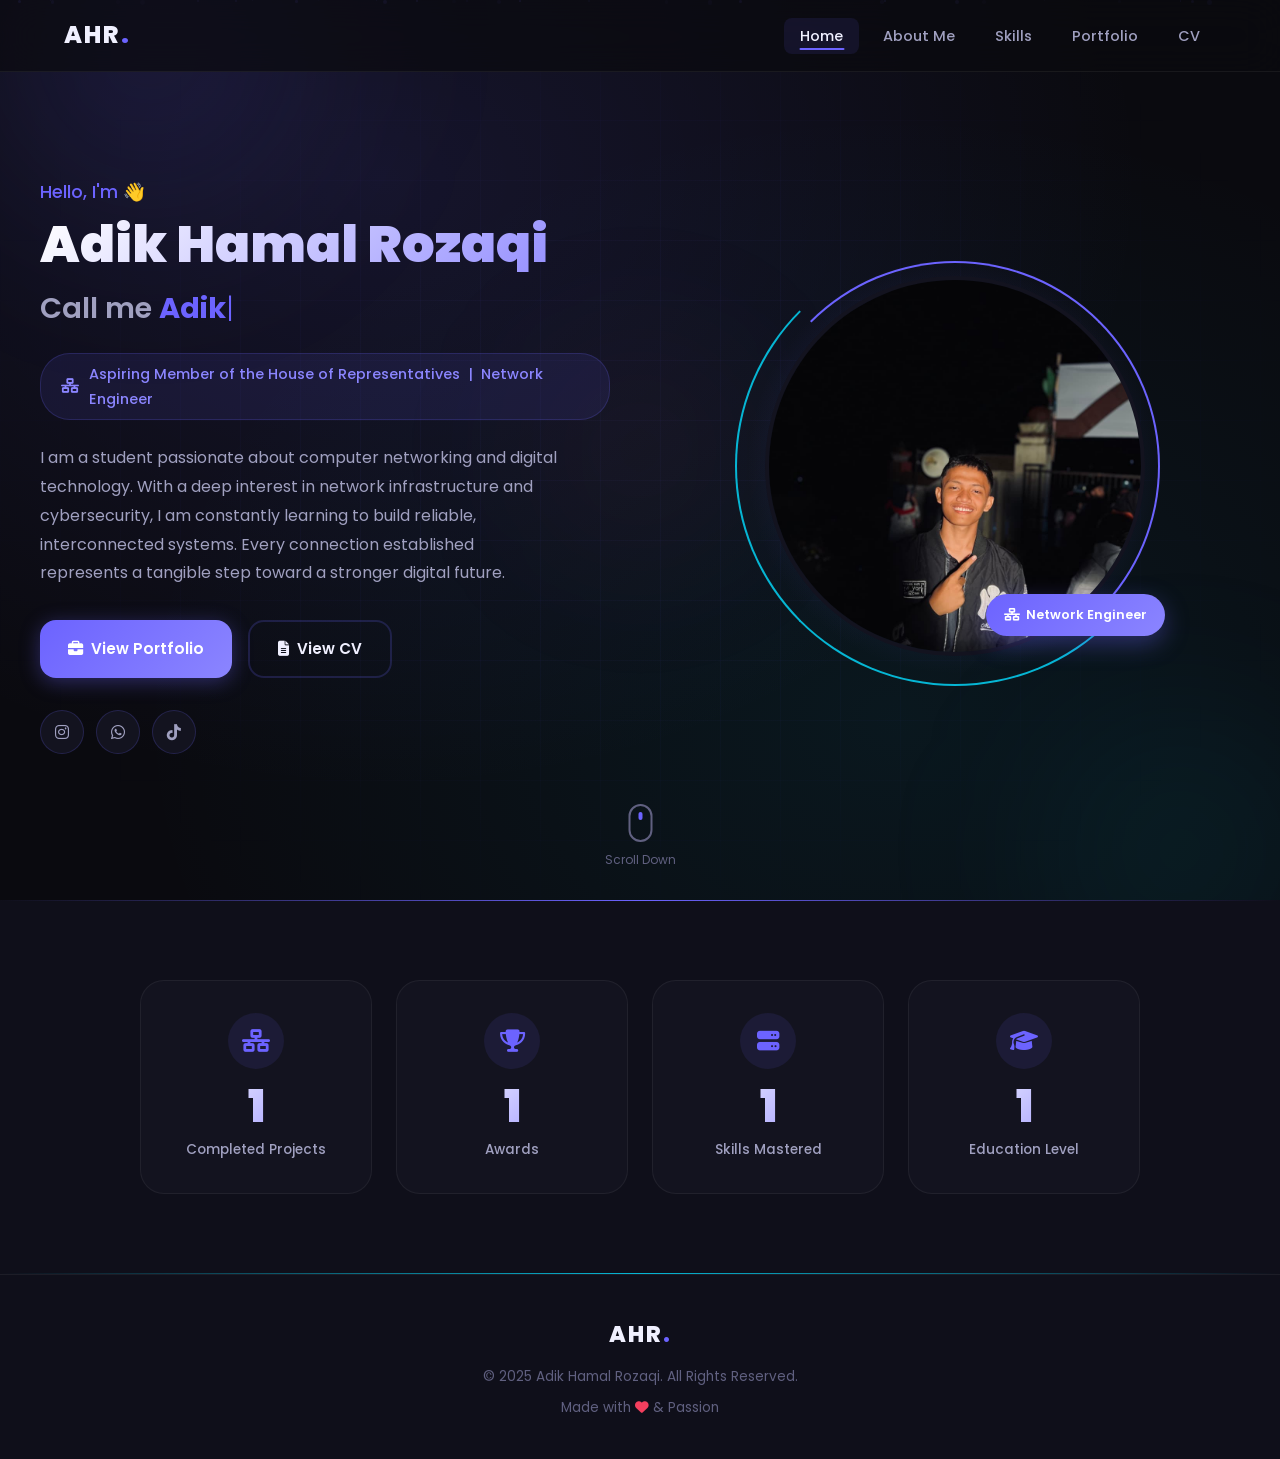
==== index.html @ 631f969d "Initial personal branding website" ====
<!DOCTYPE html>
<html lang="id">
<head>
  <meta charset="UTF-8" />
  <meta name="viewport" content="width=device-width, initial-scale=1.0" />
  <title>Adik Hamal Rozaqi - Personal Branding</title>
  <link rel="icon" type="image/png" href="favicon-32x32.png" />
  <link rel="stylesheet" href="css/style.css" />
  <link rel="stylesheet" href="css/home.css" />
  <link href="https://fonts.googleapis.com/css2?family=Poppins:wght@300;400;500;600;700;800;900&display=swap" rel="stylesheet" />
  <link rel="stylesheet" href="https://cdnjs.cloudflare.com/ajax/libs/font-awesome/6.5.0/css/all.min.css" />
</head>
<body>

  <!-- NAVBAR -->
  <nav class="navbar" id="navbar">
    <div class="nav-container">
      <div class="nav-logo">
        <span class="logo-text">AHR<span class="accent">.</span></span>
      </div>
      <ul class="nav-links" id="navLinks">
        <li><a href="index.html" class="active">Home</a></li>
        <li><a href="about.html">About Me</a></li>
        <li><a href="skills.html">Skills</a></li>
        <li><a href="portfolio.html">Portfolio</a></li>
        <li><a href="cv.html">CV</a></li>
      </ul>
      <div class="hamburger" id="hamburger">
        <span></span><span></span><span></span>
      </div>
    </div>
  </nav>

  <!-- HERO SECTION -->
  <section class="hero" id="home">
    <div class="particles" id="particles"></div>
    <div class="orb orb-1"></div>
    <div class="orb orb-2"></div>
    <div class="orb orb-3"></div>

    <div class="hero-container">
      <div class="hero-text">
        <p class="hero-greeting">Hello, I'm 👋</p>
        <h1 class="hero-name">Adik Hamal Rozaqi</h1>
        <h2 class="hero-nickname">Call me <span class="accent-text" id="typewriter"></span><span class="cursor">|</span></h2>
        <div class="hero-tagline">
          <i class="fas fa-network-wired"></i>
          <span>Aspiring Member of the House of Representatives &nbsp;|&nbsp; Network Engineer</span>
        </div>
        <p class="hero-desc">
          I am a student passionate about computer networking and digital technology. 
          With a deep interest in network infrastructure and cybersecurity, I am constantly learning to build reliable, 
          interconnected systems. Every connection established represents a tangible step toward a stronger digital future.
        </p>
        <div class="hero-buttons">
          <a href="portfolio.html" class="btn btn-primary">
            <i class="fas fa-briefcase"></i> View Portfolio
          </a>
          <a href="cv.html" class="btn btn-outline">
            <i class="fas fa-file-alt"></i> View CV
          </a>
        </div>
        <div class="hero-socials">
          <a href="https://www.instagram.com/zakyqt_?igsh=dTUwZ3pwamFhMXZj" class="social-icon" title="Instagram" target="_blank"><i class="fab fa-instagram"></i></a>
          <a href="https://wa.me/62895422569550?text=Hallo+bang+zakiii+oi" class="social-icon" title="WhatsApp" target="_blank"><i class="fab fa-whatsapp"></i></a>
          <a href="https://tiktok.com/@ad1kick" class="social-icon" title="TikTok" target="_blank"><i class="fab fa-tiktok"></i></a>
        </div>
      </div>

      <div class="hero-image">
        <div class="image-wrapper">
          <div class="image-glow"></div>
          <div class="image-ring ring-1"></div>
          <div class="image-ring ring-2"></div>
          <img
            src="fotobiasa.jpeg"
            alt="Foto Profesional Adik Hamal Rozaqi"
            class="profile-photo"
            onerror="this.src='https://ui-avatars.com/api/?name=Adik+Rozaqi&size=400&background=6c63ff&color=fff&bold=true&font-size=0.33'"
          />
          <div class="image-badge">
            <i class="fas fa-network-wired"></i>
            <span>Network Engineer</span>
          </div>
        </div>
      </div>
    </div>

    <div class="scroll-indicator">
      <div class="scroll-mouse">
        <div class="scroll-wheel"></div>
      </div>
      <span>Scroll Down</span>
    </div>
  </section>

  <!-- QUICK STATS -->
  <section class="stats-section">
    <div class="stats-container">
      <div class="stat-card">
        <div class="stat-icon"><i class="fas fa-network-wired"></i></div>
        <h3 class="stat-number" data-target="4">0</h3>
        <p>Completed Projects</p>
      </div>
      <div class="stat-card">
        <div class="stat-icon"><i class="fas fa-trophy"></i></div>
        <h3 class="stat-number" data-target="3">0</h3>
        <p>Awards</p>
      </div>
      <div class="stat-card">
        <div class="stat-icon"><i class="fas fa-server"></i></div>
        <h3 class="stat-number" data-target="5">0</h3>
        <p>Skills Mastered</p>
      </div>
      <div class="stat-card">
        <div class="stat-icon"><i class="fas fa-graduation-cap"></i></div>
        <h3 class="stat-number" data-target="4">0</h3>
        <p>Education Level</p>
      </div>
    </div>
  </section>

  <!-- FOOTER -->
  <footer class="footer">
    <div class="footer-content">
      <p class="footer-logo">AHR<span class="accent">.</span></p>
      <p class="footer-copy">&copy; 2025 Adik Hamal Rozaqi. All Rights Reserved.</p>
      <p class="footer-love">Made with <i class="fas fa-heart" style="color:#f43f5e"></i> &amp; Passion</p>
    </div>
  </footer>

  <script src="js/main.js"></script>
  <script src="js/home.js"></script>
</body>
</html>
---- css/style.css ----
/* ============================================
   GLOBAL STYLES - style.css
   Personal Branding - Muhammad Rizky Pratama
   ============================================ */

/* ---- CSS Variables ---- */
:root {
  --bg-primary:    #0a0a0f;
  --bg-secondary:  #0f0f1a;
  --bg-card:       #13131f;
  --bg-card-hover: #1a1a2e;

  --accent:        #6c63ff;
  --accent-light:  #8b85ff;
  --accent-glow:   rgba(108, 99, 255, 0.35);
  --accent-2:      #f43f5e;
  --accent-3:      #06b6d4;

  --text-primary:  #f0f0ff;
  --text-secondary:#a0a0c0;
  --text-muted:    #606080;

  --border:        rgba(108, 99, 255, 0.2);
  --border-light:  rgba(255, 255, 255, 0.06);

  --shadow-card:   0 8px 32px rgba(0, 0, 0, 0.4);
  --shadow-glow:   0 0 40px rgba(108, 99, 255, 0.25);

  --radius-sm:     8px;
  --radius-md:     16px;
  --radius-lg:     24px;
  --radius-xl:     32px;

  --transition:    all 0.3s cubic-bezier(0.4, 0, 0.2, 1);
  --transition-slow: all 0.6s cubic-bezier(0.4, 0, 0.2, 1);

  --font:          'Poppins', sans-serif;
  --nav-height:    72px;
}

/* ---- Reset & Base ---- */
*, *::before, *::after {
  margin: 0;
  padding: 0;
  box-sizing: border-box;
}

html {
  scroll-behavior: smooth;
  font-size: 16px;
}

body {
  font-family: var(--font);
  background-color: var(--bg-primary);
  color: var(--text-primary);
  line-height: 1.7;
  overflow-x: hidden;
  -webkit-font-smoothing: antialiased;
}

/* ---- Scrollbar ---- */
::-webkit-scrollbar { width: 6px; }
::-webkit-scrollbar-track { background: var(--bg-primary); }
::-webkit-scrollbar-thumb {
  background: var(--accent);
  border-radius: 3px;
}
::-webkit-scrollbar-thumb:hover { background: var(--accent-light); }

/* ---- Selection ---- */
::selection {
  background: var(--accent-glow);
  color: var(--text-primary);
}

/* ---- Container ---- */
.container {
  max-width: 1200px;
  margin: 0 auto;
  padding: 0 24px;
}

/* ---- Accent Color ---- */
.accent { color: var(--accent); }
.accent-text { color: var(--accent); }

/* ============================================
   NAVBAR
   ============================================ */
.navbar {
  position: fixed;
  top: 0;
  left: 0;
  right: 0;
  z-index: 1000;
  height: var(--nav-height);
  background: rgba(10, 10, 15, 0.7);
  backdrop-filter: blur(20px);
  -webkit-backdrop-filter: blur(20px);
  border-bottom: 1px solid var(--border-light);
  transition: var(--transition);
}

.navbar.scrolled {
  background: rgba(10, 10, 15, 0.95);
  box-shadow: 0 4px 30px rgba(0, 0, 0, 0.5);
}

.nav-container {
  max-width: 1200px;
  margin: 0 auto;
  padding: 0 24px;
  height: 100%;
  display: flex;
  align-items: center;
  justify-content: space-between;
}

.nav-logo .logo-text {
  font-size: 1.5rem;
  font-weight: 800;
  letter-spacing: 2px;
  color: var(--text-primary);
}

.nav-links {
  display: flex;
  list-style: none;
  gap: 8px;
}

.nav-links a {
  text-decoration: none;
  color: var(--text-secondary);
  font-size: 0.9rem;
  font-weight: 500;
  padding: 8px 16px;
  border-radius: var(--radius-sm);
  transition: var(--transition);
  position: relative;
}

.nav-links a::after {
  content: '';
  position: absolute;
  bottom: 4px;
  left: 50%;
  transform: translateX(-50%);
  width: 0;
  height: 2px;
  background: var(--accent);
  border-radius: 2px;
  transition: var(--transition);
}

.nav-links a:hover,
.nav-links a.active {
  color: var(--text-primary);
  background: rgba(108, 99, 255, 0.1);
}

.nav-links a:hover::after,
.nav-links a.active::after {
  width: 60%;
}

/* Hamburger */
.hamburger {
  display: none;
  flex-direction: column;
  gap: 5px;
  cursor: pointer;
  padding: 4px;
}

.hamburger span {
  display: block;
  width: 24px;
  height: 2px;
  background: var(--text-primary);
  border-radius: 2px;
  transition: var(--transition);
}

/* ============================================
   PAGE HEADER (shared across pages)
   ============================================ */
.page-header {
  min-height: 320px;
  display: flex;
  align-items: center;
  justify-content: center;
  text-align: center;
  padding: calc(var(--nav-height) + 60px) 24px 60px;
  position: relative;
  overflow: hidden;
  background: radial-gradient(ellipse at 50% 0%, rgba(108, 99, 255, 0.15) 0%, transparent 70%);
}

.page-header::before {
  content: '';
  position: absolute;
  inset: 0;
  background:
    radial-gradient(circle at 20% 50%, rgba(108, 99, 255, 0.08) 0%, transparent 50%),
    radial-gradient(circle at 80% 50%, rgba(6, 182, 212, 0.06) 0%, transparent 50%);
}

.page-header-content {
  position: relative;
  z-index: 2;
}

.page-header h1 {
  font-size: clamp(2.5rem, 6vw, 4rem);
  font-weight: 800;
  margin-bottom: 12px;
  line-height: 1.1;
}

.page-header p {
  font-size: 1.1rem;
  color: var(--text-secondary);
  margin-bottom: 20px;
}

.breadcrumb {
  display: inline-flex;
  align-items: center;
  gap: 8px;
  font-size: 0.85rem;
  color: var(--text-muted);
}

.breadcrumb a {
  color: var(--accent);
  text-decoration: none;
  transition: var(--transition);
}

.breadcrumb a:hover { color: var(--accent-light); }

.breadcrumb i { font-size: 0.7rem; }

/* ============================================
   ORB BACKGROUNDS
   ============================================ */
.orb {
  position: absolute;
  border-radius: 50%;
  filter: blur(80px);
  pointer-events: none;
  z-index: 0;
}

.orb-1 {
  width: 500px;
  height: 500px;
  background: radial-gradient(circle, rgba(108, 99, 255, 0.15) 0%, transparent 70%);
  top: -200px;
  left: -100px;
  animation: orbFloat 8s ease-in-out infinite;
}

.orb-2 {
  width: 400px;
  height: 400px;
  background: radial-gradient(circle, rgba(6, 182, 212, 0.1) 0%, transparent 70%);
  bottom: -150px;
  right: -100px;
  animation: orbFloat 10s ease-in-out infinite reverse;
}

.orb-3 {
  width: 300px;
  height: 300px;
  background: radial-gradient(circle, rgba(244, 63, 94, 0.08) 0%, transparent 70%);
  top: 50%;
  left: 50%;
  transform: translate(-50%, -50%);
  animation: orbFloat 12s ease-in-out infinite;
}

@keyframes orbFloat {
  0%, 100% { transform: translate(0, 0) scale(1); }
  33%       { transform: translate(30px, -20px) scale(1.05); }
  66%       { transform: translate(-20px, 15px) scale(0.95); }
}

/* ============================================
   SECTION TITLE (shared)
   ============================================ */
.section-title {
  text-align: center;
  margin-bottom: 60px;
  position: relative;
}

.section-tag {
  display: inline-block;
  font-size: 0.75rem;
  font-weight: 700;
  letter-spacing: 3px;
  text-transform: uppercase;
  color: var(--accent);
  background: rgba(108, 99, 255, 0.1);
  border: 1px solid var(--border);
  padding: 4px 14px;
  border-radius: 20px;
  margin-bottom: 12px;
}

.section-title h2 {
  font-size: clamp(1.8rem, 4vw, 2.8rem);
  font-weight: 800;
  margin-bottom: 16px;
}

.title-line {
  width: 60px;
  height: 4px;
  background: linear-gradient(90deg, var(--accent), var(--accent-3));
  border-radius: 2px;
  margin: 0 auto;
}

/* ============================================
   BUTTONS
   ============================================ */
.btn {
  display: inline-flex;
  align-items: center;
  gap: 8px;
  padding: 14px 28px;
  border-radius: var(--radius-md);
  font-family: var(--font);
  font-size: 0.95rem;
  font-weight: 600;
  text-decoration: none;
  cursor: pointer;
  border: none;
  transition: var(--transition);
  position: relative;
  overflow: hidden;
}

.btn::before {
  content: '';
  position: absolute;
  inset: 0;
  background: rgba(255, 255, 255, 0.1);
  opacity: 0;
  transition: var(--transition);
}

.btn:hover::before { opacity: 1; }

.btn-primary {
  background: linear-gradient(135deg, var(--accent), var(--accent-light));
  color: #fff;
  box-shadow: 0 4px 20px var(--accent-glow);
}

.btn-primary:hover {
  transform: translateY(-2px);
  box-shadow: 0 8px 30px var(--accent-glow);
}

.btn-outline {
  background: transparent;
  color: var(--text-primary);
  border: 2px solid var(--border);
}

.btn-outline:hover {
  border-color: var(--accent);
  color: var(--accent);
  transform: translateY(-2px);
}

/* ============================================
   FOOTER
   ============================================ */
.footer {
  background: var(--bg-secondary);
  border-top: 1px solid var(--border-light);
  padding: 40px 24px;
  text-align: center;
}

.footer-content {
  display: flex;
  flex-direction: column;
  align-items: center;
  gap: 8px;
}

.footer-logo {
  font-size: 1.4rem;
  font-weight: 800;
  letter-spacing: 2px;
  color: var(--text-primary);
  margin-bottom: 4px;
}

.footer-copy {
  font-size: 0.85rem;
  color: var(--text-muted);
}

.footer-love {
  font-size: 0.85rem;
  color: var(--text-muted);
}

/* ============================================
   RESPONSIVE - MOBILE
   ============================================ */
@media (max-width: 768px) {
  .nav-links {
    position: fixed;
    top: var(--nav-height);
    left: 0;
    right: 0;
    background: rgba(10, 10, 15, 0.98);
    backdrop-filter: blur(20px);
    flex-direction: column;
    padding: 20px;
    gap: 4px;
    transform: translateY(-100%);
    opacity: 0;
    pointer-events: none;
    transition: var(--transition);
    border-bottom: 1px solid var(--border-light);
  }

  .nav-links.open {
    transform: translateY(0);
    opacity: 1;
    pointer-events: all;
  }

  .nav-links a {
    padding: 12px 16px;
    display: block;
  }

  .hamburger { display: flex; }
}
---- css/home.css ----
/* ============================================
   HOME PAGE STYLES - home.css
   ============================================ */

/* ---- HERO ---- */
.hero {
  min-height: 100vh;
  display: flex;
  flex-direction: column;
  align-items: center;
  justify-content: center;
  position: relative;
  overflow: hidden;
  padding: calc(var(--nav-height) + 40px) 24px 80px;
  background:
    radial-gradient(ellipse at 30% 20%, rgba(108, 99, 255, 0.12) 0%, transparent 60%),
    radial-gradient(ellipse at 70% 80%, rgba(6, 182, 212, 0.08) 0%, transparent 60%),
    var(--bg-primary);
}

/* Animated grid background */
.hero::before {
  content: '';
  position: absolute;
  inset: 0;
  background-image:
    linear-gradient(rgba(108, 99, 255, 0.04) 1px, transparent 1px),
    linear-gradient(90deg, rgba(108, 99, 255, 0.04) 1px, transparent 1px);
  background-size: 60px 60px;
  mask-image: radial-gradient(ellipse at center, black 30%, transparent 80%);
  -webkit-mask-image: radial-gradient(ellipse at center, black 30%, transparent 80%);
}

/* ---- Particles ---- */
.particles {
  position: absolute;
  inset: 0;
  pointer-events: none;
  z-index: 0;
}

.particle {
  position: absolute;
  border-radius: 50%;
  background: var(--accent);
  opacity: 0;
  animation: particleFloat linear infinite;
}

@keyframes particleFloat {
  0%   { transform: translateY(100vh) scale(0); opacity: 0; }
  10%  { opacity: 0.6; }
  90%  { opacity: 0.3; }
  100% { transform: translateY(-100px) scale(1); opacity: 0; }
}

/* ---- Hero Container ---- */
.hero-container {
  max-width: 1200px;
  width: 100%;
  margin: 0 auto;
  display: grid;
  grid-template-columns: 1fr 1fr;
  gap: 60px;
  align-items: center;
  position: relative;
  z-index: 2;
}

/* ---- Hero Text ---- */
.hero-greeting {
  font-size: 1.1rem;
  color: var(--accent);
  font-weight: 500;
  margin-bottom: 8px;
  display: flex;
  align-items: center;
  gap: 8px;
}

.hero-name {
  font-size: clamp(2rem, 4vw, 3.2rem);
  font-weight: 900;
  line-height: 1.1;
  margin-bottom: 12px;
  background: linear-gradient(135deg, #fff 0%, var(--accent-light) 100%);
  -webkit-background-clip: text;
  -webkit-text-fill-color: transparent;
  background-clip: text;
}

.hero-nickname {
  font-size: clamp(1.2rem, 2.5vw, 1.8rem);
  font-weight: 600;
  color: var(--text-secondary);
  margin-bottom: 20px;
}

.hero-nickname .accent-text {
  font-weight: 700;
}

.cursor {
  display: inline-block;
  color: var(--accent);
  animation: blink 1s step-end infinite;
  font-weight: 300;
}

@keyframes blink {
  0%, 100% { opacity: 1; }
  50%       { opacity: 0; }
}

.hero-tagline {
  display: inline-flex;
  align-items: center;
  gap: 10px;
  background: rgba(108, 99, 255, 0.1);
  border: 1px solid var(--border);
  border-radius: 30px;
  padding: 8px 20px;
  font-size: 0.9rem;
  color: var(--accent-light);
  font-weight: 500;
  margin-bottom: 24px;
}

.hero-desc {
  font-size: 1rem;
  color: var(--text-secondary);
  line-height: 1.8;
  margin-bottom: 32px;
  max-width: 520px;
}

.hero-buttons {
  display: flex;
  gap: 16px;
  flex-wrap: wrap;
  margin-bottom: 32px;
}

.hero-socials {
  display: flex;
  gap: 12px;
}

.social-icon {
  width: 44px;
  height: 44px;
  border-radius: 50%;
  background: var(--bg-card);
  border: 1px solid var(--border);
  display: flex;
  align-items: center;
  justify-content: center;
  color: var(--text-secondary);
  font-size: 1rem;
  text-decoration: none;
  transition: var(--transition);
}

.social-icon:hover {
  background: var(--accent);
  border-color: var(--accent);
  color: #fff;
  transform: translateY(-3px);
  box-shadow: 0 8px 20px var(--accent-glow);
}

/* ---- Hero Image ---- */
.hero-image {
  display: flex;
  justify-content: center;
  align-items: center;
}

.image-wrapper {
  position: relative;
  width: 380px;
  height: 380px;
}

.image-glow {
  position: absolute;
  inset: -20px;
  background: radial-gradient(circle, var(--accent-glow) 0%, transparent 70%);
  border-radius: 50%;
  animation: glowPulse 3s ease-in-out infinite;
}

@keyframes glowPulse {
  0%, 100% { opacity: 0.5; transform: scale(1); }
  50%       { opacity: 1;   transform: scale(1.05); }
}

.image-ring {
  position: absolute;
  border-radius: 50%;
  border: 2px solid transparent;
  animation: ringRotate linear infinite;
}

.ring-1 {
  inset: -15px;
  border-top-color: var(--accent);
  border-right-color: var(--accent);
  animation-duration: 8s;
}

.ring-2 {
  inset: -30px;
  border-bottom-color: var(--accent-3);
  border-left-color: var(--accent-3);
  animation-duration: 12s;
  animation-direction: reverse;
}

@keyframes ringRotate {
  from { transform: rotate(0deg); }
  to   { transform: rotate(360deg); }
}

.profile-photo {
  width: 100%;
  height: 100%;
  object-fit: cover;
  border-radius: 50%;
  border: 4px solid var(--bg-card);
  position: relative;
  z-index: 2;
}

.image-badge {
  position: absolute;
  bottom: 20px;
  right: -20px;
  background: linear-gradient(135deg, var(--accent), var(--accent-light));
  color: #fff;
  padding: 10px 18px;
  border-radius: 30px;
  font-size: 0.8rem;
  font-weight: 600;
  display: flex;
  align-items: center;
  gap: 6px;
  z-index: 3;
  box-shadow: 0 8px 24px var(--accent-glow);
  animation: badgeBounce 2s ease-in-out infinite;
}

@keyframes badgeBounce {
  0%, 100% { transform: translateY(0); }
  50%       { transform: translateY(-6px); }
}

/* ---- Scroll Indicator ---- */
.scroll-indicator {
  position: absolute;
  bottom: 30px;
  left: 50%;
  transform: translateX(-50%);
  display: flex;
  flex-direction: column;
  align-items: center;
  gap: 8px;
  color: var(--text-muted);
  font-size: 0.75rem;
  z-index: 2;
  animation: scrollBounce 2s ease-in-out infinite;
}

.scroll-mouse {
  width: 24px;
  height: 38px;
  border: 2px solid var(--text-muted);
  border-radius: 12px;
  display: flex;
  justify-content: center;
  padding-top: 6px;
}

.scroll-wheel {
  width: 4px;
  height: 8px;
  background: var(--accent);
  border-radius: 2px;
  animation: scrollWheel 2s ease-in-out infinite;
}

@keyframes scrollWheel {
  0%   { transform: translateY(0); opacity: 1; }
  100% { transform: translateY(12px); opacity: 0; }
}

@keyframes scrollBounce {
  0%, 100% { transform: translateX(-50%) translateY(0); }
  50%       { transform: translateX(-50%) translateY(6px); }
}

/* ============================================
   STATS SECTION
   ============================================ */
.stats-section {
  padding: 80px 24px;
  background: var(--bg-secondary);
  position: relative;
  overflow: hidden;
}

.stats-section::before {
  content: '';
  position: absolute;
  top: 0;
  left: 0;
  right: 0;
  height: 1px;
  background: linear-gradient(90deg, transparent, var(--accent), transparent);
}

.stats-section::after {
  content: '';
  position: absolute;
  bottom: 0;
  left: 0;
  right: 0;
  height: 1px;
  background: linear-gradient(90deg, transparent, var(--accent-3), transparent);
}

.stats-container {
  max-width: 1000px;
  margin: 0 auto;
  display: grid;
  grid-template-columns: repeat(4, 1fr);
  gap: 24px;
}

.stat-card {
  background: var(--bg-card);
  border: 1px solid var(--border-light);
  border-radius: var(--radius-lg);
  padding: 32px 20px;
  text-align: center;
  transition: var(--transition);
  position: relative;
  overflow: hidden;
}

.stat-card::before {
  content: '';
  position: absolute;
  top: 0;
  left: 0;
  right: 0;
  height: 3px;
  background: linear-gradient(90deg, var(--accent), var(--accent-3));
  transform: scaleX(0);
  transition: var(--transition);
}

.stat-card:hover {
  transform: translateY(-8px);
  border-color: var(--border);
  box-shadow: var(--shadow-glow);
}

.stat-card:hover::before { transform: scaleX(1); }

.stat-icon {
  width: 56px;
  height: 56px;
  background: rgba(108, 99, 255, 0.1);
  border-radius: 50%;
  display: flex;
  align-items: center;
  justify-content: center;
  margin: 0 auto 16px;
  font-size: 1.4rem;
  color: var(--accent);
  transition: var(--transition);
}

.stat-card:hover .stat-icon {
  background: var(--accent);
  color: #fff;
  transform: scale(1.1);
}

.stat-number {
  font-size: 2.8rem;
  font-weight: 900;
  color: var(--text-primary);
  line-height: 1;
  margin-bottom: 8px;
  background: linear-gradient(135deg, #fff, var(--accent-light));
  -webkit-background-clip: text;
  -webkit-text-fill-color: transparent;
  background-clip: text;
}

.stat-card p {
  font-size: 0.85rem;
  color: var(--text-secondary);
  font-weight: 500;
}

/* ============================================
   RESPONSIVE
   ============================================ */
@media (max-width: 1024px) {
  .hero-container {
    grid-template-columns: 1fr;
    text-align: center;
    gap: 40px;
  }

  .hero-text {
    order: 2;
  }

  .hero-image {
    order: 1;
  }

  .hero-desc { max-width: 100%; }

  .hero-buttons,
  .hero-socials {
    justify-content: center;
  }

  .image-wrapper {
    width: 280px;
    height: 280px;
  }

  .image-badge {
    right: 0;
  }

  .stats-container {
    grid-template-columns: repeat(2, 1fr);
  }
}

@media (max-width: 480px) {
  .stats-container {
    grid-template-columns: 1fr 1fr;
    gap: 16px;
  }

  .stat-card { padding: 24px 16px; }
  .stat-number { font-size: 2rem; }

  .image-wrapper {
    width: 220px;
    height: 220px;
  }
}
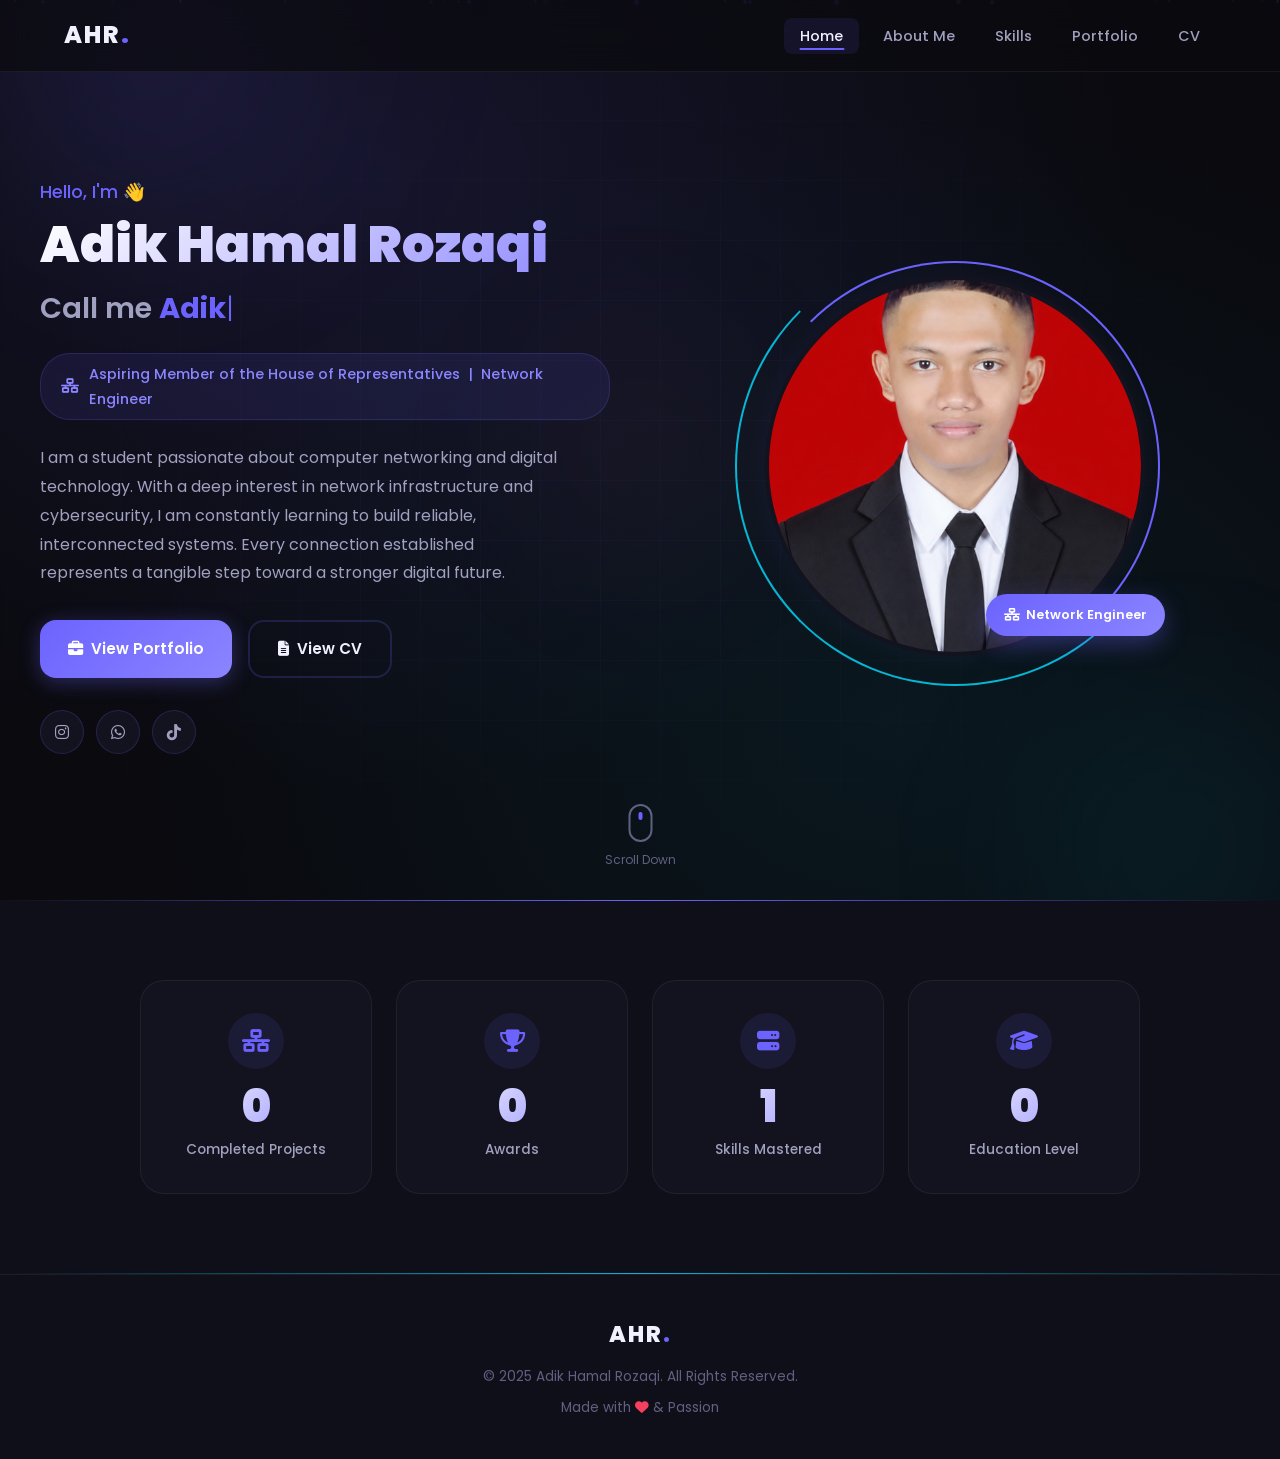
==== commit 84a5c28f: "Update personal branding website" ====
--- a/index.html
+++ b/index.html
@@ -73,7 +73,7 @@
           <div class="image-ring ring-1"></div>
           <div class="image-ring ring-2"></div>
           <img
-            src="fotobiasa.jpeg"
+            src="fotoadikjas.png"
             alt="Foto Profesional Adik Hamal Rozaqi"
             class="profile-photo"
             onerror="this.src='https://ui-avatars.com/api/?name=Adik+Rozaqi&size=400&background=6c63ff&color=fff&bold=true&font-size=0.33'"
